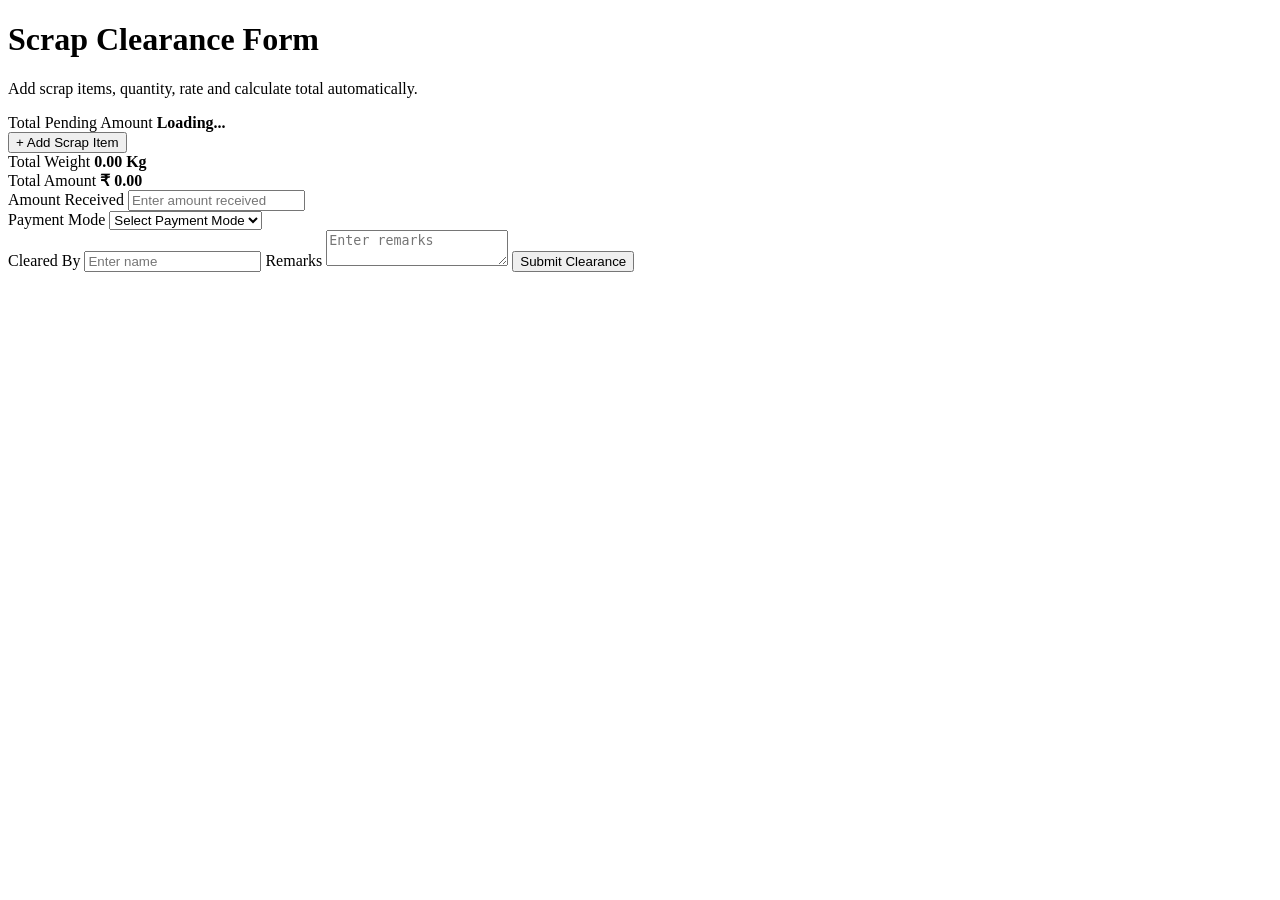
==== index.html @ ea9e285a "Update index.html" ====
<!DOCTYPE html>
<html lang="en">
<head>
  <meta charset="UTF-8" />
  <meta name="viewport" content="width=device-width, initial-scale=1.0" />
  <title>Scrap Clearance Form</title>
  <link rel="stylesheet" href="style.css" />
</head>
<body>

<div class="app">
  <div class="form-card">

    <div class="header">
      <h1>Scrap Clearance Form</h1>
      <p>Add scrap items, quantity, rate and calculate total automatically.</p>
    </div>

    <div class="pending-banner">
      <span>Total Pending Amount</span>
      <strong id="pendingText">Loading...</strong>
    </div>

    <form id="scrapForm">

      <div id="itemsBox"></div>

      <button type="button" class="add-btn" onclick="addItem()">+ Add Scrap Item</button>

      <div class="summary-grid">
        <div class="summary-box">
          <span>Total Weight</span>
          <strong id="totalWeightText">0.00 Kg</strong>
        </div>

        <div class="summary-box">
          <span>Total Amount</span>
          <strong id="totalAmountText">₹ 0.00</strong>
        </div>
      </div>

      <div class="grid-2">
        <div>
          <label>Amount Received</label>
          <input type="number" id="amountReceived" min="0" step="0.01" placeholder="Enter amount received" />
        </div>

        <div>
          <label>Payment Mode</label>
          <select id="paymentMode" required>
            <option value="">Select Payment Mode</option>
            <option>Cash</option>
            <option>UPI</option>
            <option>Bank Transfer</option>
          </select>
        </div>
      </div>

      <label>Cleared By</label>
      <input type="text" id="clearedBy" placeholder="Enter name" required />

      <label>Remarks</label>
      <textarea id="remarks" placeholder="Enter remarks"></textarea>

      <button type="submit" class="submit-btn" id="submitBtn">
        Submit Clearance
      </button>

      <div id="msg"></div>

    </form>
  </div>
</div>

<script src="script.js"></script>
</body>
</html>
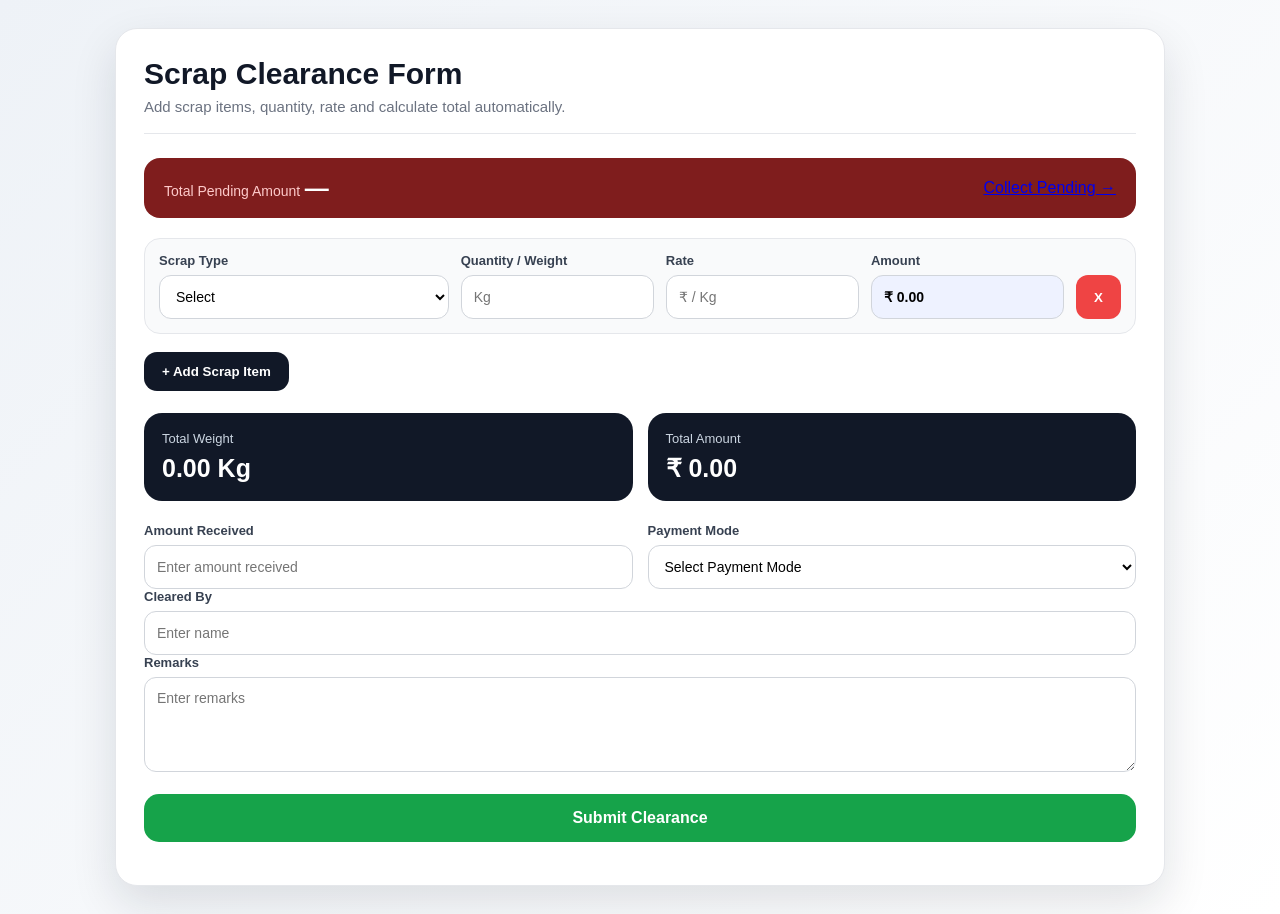
==== commit e64a554b: "Update index.html" ====
--- a/index.html
+++ b/index.html
@@ -17,8 +17,11 @@
     </div>
 
     <div class="pending-banner">
-      <span>Total Pending Amount</span>
-      <strong id="pendingText">Loading...</strong>
+      <div>
+        <span>Total Pending Amount</span>
+        <strong id="pendingText">Loading...</strong>
+      </div>
+      <a href="pending.html" class="collect-link">Collect Pending →</a>
     </div>
 
     <form id="scrapForm">
--- a/style.css
+++ b/style.css
@@ -0,0 +1,236 @@
+* {
+  box-sizing: border-box;
+  font-family: "Segoe UI", Arial, sans-serif;
+}
+
+body {
+  margin: 0;
+  background: linear-gradient(135deg, #eef2f7, #ffffff);
+  color: #111827;
+}
+
+.app {
+  min-height: 100vh;
+  padding: 28px 14px;
+  display: flex;
+  justify-content: center;
+}
+
+.form-card {
+  width: 100%;
+  max-width: 1050px;
+  background: #ffffff;
+  border-radius: 22px;
+  padding: 28px;
+  box-shadow: 0 18px 45px rgba(17, 24, 39, 0.12);
+  border: 1px solid #e5e7eb;
+}
+
+.header {
+  margin-bottom: 24px;
+  padding-bottom: 18px;
+  border-bottom: 1px solid #e5e7eb;
+}
+
+.header h1 {
+  margin: 0;
+  font-size: 30px;
+  font-weight: 800;
+}
+
+.header p {
+  margin: 7px 0 0;
+  color: #6b7280;
+  font-size: 15px;
+}
+
+.item-row {
+  display: grid;
+  grid-template-columns: 1.5fr 1fr 1fr 1fr 45px;
+  gap: 12px;
+  background: #f9fafb;
+  border: 1px solid #e5e7eb;
+  padding: 14px;
+  border-radius: 16px;
+  margin-bottom: 14px;
+  align-items: end;
+}
+
+label {
+  display: block;
+  font-size: 13px;
+  font-weight: 700;
+  margin-bottom: 7px;
+  color: #374151;
+}
+
+input,
+select,
+textarea {
+  width: 100%;
+  height: 44px;
+  border: 1px solid #d1d5db;
+  border-radius: 12px;
+  padding: 0 12px;
+  outline: none;
+  font-size: 14px;
+  background: #ffffff;
+}
+
+textarea {
+  height: 95px;
+  padding-top: 12px;
+  resize: vertical;
+}
+
+input:focus,
+select:focus,
+textarea:focus {
+  border-color: #2563eb;
+  box-shadow: 0 0 0 4px rgba(37, 99, 235, 0.12);
+}
+
+.amount {
+  background: #eef2ff;
+  font-weight: 800;
+}
+
+.add-btn {
+  border: none;
+  background: #111827;
+  color: #ffffff;
+  padding: 12px 18px;
+  border-radius: 13px;
+  font-weight: 800;
+  cursor: pointer;
+  margin-top: 4px;
+}
+
+.remove-btn {
+  height: 44px;
+  border: none;
+  border-radius: 12px;
+  background: #ef4444;
+  color: #ffffff;
+  font-weight: 800;
+  cursor: pointer;
+}
+
+.summary-grid {
+  display: grid;
+  grid-template-columns: 1fr 1fr;
+  gap: 15px;
+  margin: 22px 0;
+}
+
+.summary-box {
+  background: #111827;
+  color: #ffffff;
+  border-radius: 18px;
+  padding: 18px;
+}
+
+.summary-box span {
+  display: block;
+  color: #cbd5e1;
+  font-size: 13px;
+  margin-bottom: 8px;
+}
+
+.summary-box strong {
+  font-size: 25px;
+}
+
+.grid-2 {
+  display: grid;
+  grid-template-columns: 1fr 1fr;
+  gap: 15px;
+}
+
+.submit-btn {
+  width: 100%;
+  border: none;
+  background: #16a34a;
+  color: #ffffff;
+  padding: 15px;
+  border-radius: 15px;
+  font-size: 16px;
+  font-weight: 800;
+  cursor: pointer;
+  margin-top: 18px;
+}
+
+.submit-btn:disabled {
+  opacity: 0.75;
+  cursor: not-allowed;
+}
+
+button:hover {
+  opacity: 0.92;
+}
+
+#msg {
+  margin-top: 15px;
+  font-weight: 800;
+  text-align: center;
+}
+
+.success {
+  color: #16a34a;
+}
+
+.error {
+  color: #dc2626;
+}
+
+.loader {
+  width: 16px;
+  height: 16px;
+  border: 2px solid rgba(255,255,255,.4);
+  border-top-color: #fff;
+  border-radius: 50%;
+  display: inline-block;
+  margin-right: 8px;
+  animation: spin .8s linear infinite;
+  vertical-align: middle;
+}
+
+@keyframes spin {
+  to {
+    transform: rotate(360deg);
+  }
+}
+
+@media (max-width: 760px) {
+  .form-card {
+    padding: 18px;
+  }
+
+  .item-row,
+  .grid-2,
+  .summary-grid {
+    grid-template-columns: 1fr;
+  }
+
+  .header h1 {
+    font-size: 24px;
+  }
+}
+.pending-banner {
+  background: #7f1d1d;
+  color: #ffffff;
+  border-radius: 16px;
+  padding: 16px 20px;
+  margin-bottom: 20px;
+  display: flex;
+  justify-content: space-between;
+  align-items: center;
+}
+.pending-banner span {
+  font-size: 14px;
+  color: #fecaca;
+}
+.pending-banner strong {
+  font-size: 24px;
+  font-weight: 800;
+}
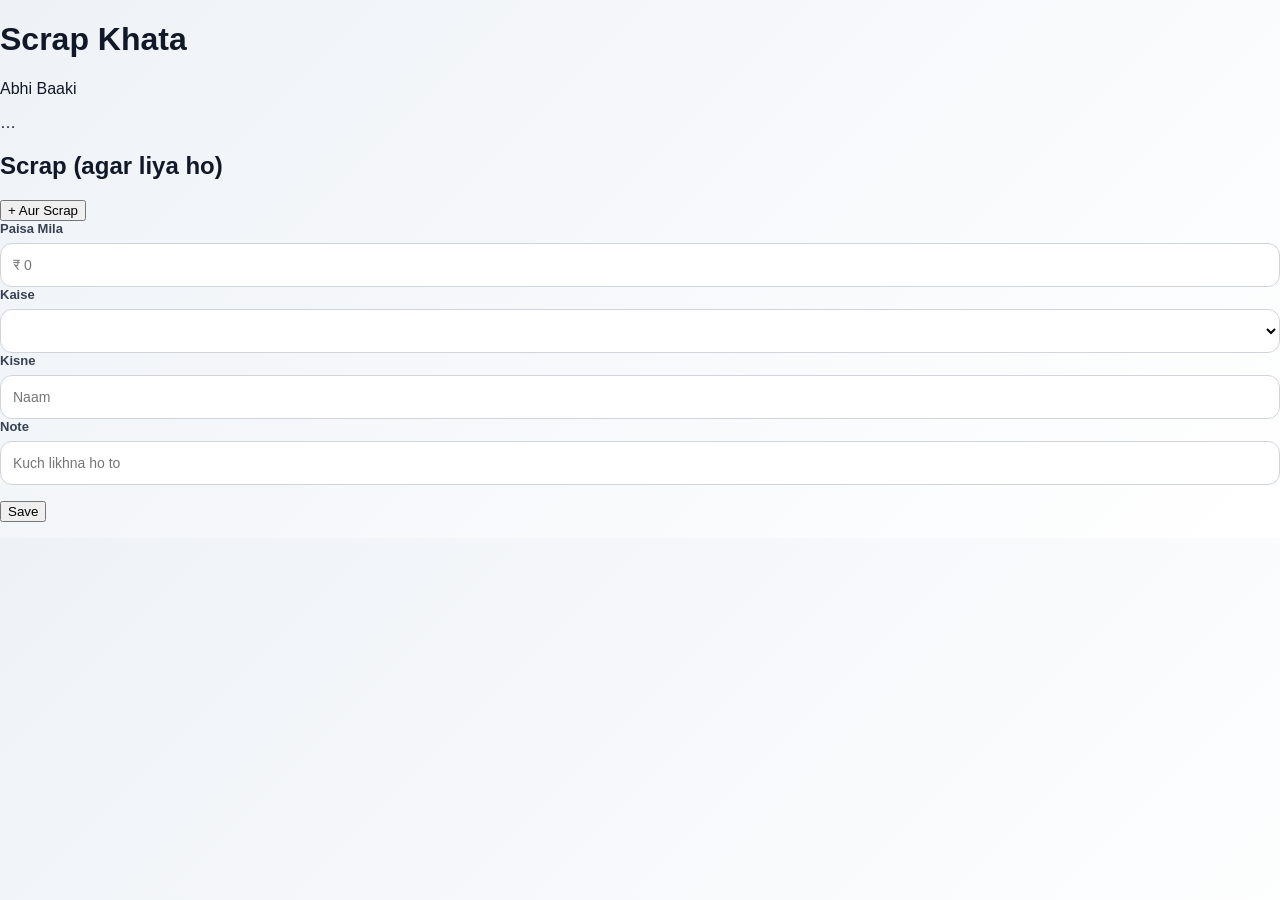
==== commit 71d6105c: "Update index.html" ====
--- a/index.html
+++ b/index.html
@@ -1,80 +1,56 @@
 <!DOCTYPE html>
-<html lang="en">
+<html lang="hi">
 <head>
   <meta charset="UTF-8" />
   <meta name="viewport" content="width=device-width, initial-scale=1.0" />
-  <title>Scrap Clearance Form</title>
+  <meta name="theme-color" content="#635bff" />
+  <title>Scrap Khata</title>
   <link rel="stylesheet" href="style.css" />
 </head>
 <body>
+<main class="wrap">
 
-<div class="app">
-  <div class="form-card">
+  <header class="hero" id="hero">
+    <h1 class="title">Scrap Khata</h1>
+    <p class="hero-label" id="baakiLabel">Abhi Baaki</p>
+    <p class="hero-amount" id="baakiAmount">…</p>
+  </header>
 
-    <div class="header">
-      <h1>Scrap Clearance Form</h1>
-      <p>Add scrap items, quantity, rate and calculate total automatically.</p>
-    </div>
+  <form id="khataForm" class="card" novalidate>
 
-    <div class="pending-banner">
-      <div>
-        <span>Total Pending Amount</span>
-        <strong id="pendingText">Loading...</strong>
+    <section class="block">
+      <h2 class="block-title">Scrap <span class="hint">(agar liya ho)</span></h2>
+      <div id="items"></div>
+      <button type="button" id="addItemBtn" class="btn-link">+ Aur Scrap</button>
+    </section>
+
+    <section class="block fields">
+      <div class="field">
+        <label for="mila">Paisa Mila</label>
+        <input id="mila" type="number" inputmode="decimal" min="0" step="0.01" placeholder="₹ 0" />
       </div>
-      <a href="pending.html" class="collect-link">Collect Pending →</a>
-    </div>
+      <div class="field">
+        <label for="kaise">Kaise</label>
+        <select id="kaise"></select>
+      </div>
+      <div class="field">
+        <label for="kisne">Kisne</label>
+        <input id="kisne" type="text" placeholder="Naam" />
+      </div>
+      <div class="field">
+        <label for="note">Note</label>
+        <input id="note" type="text" placeholder="Kuch likhna ho to" />
+      </div>
+    </section>
 
-    <form id="scrapForm">
+    <p id="afterLine" class="after-line"></p>
+    <button type="submit" id="saveBtn" class="btn-primary">Save</button>
+    <p id="msg" class="msg" role="status"></p>
 
-      <div id="itemsBox"></div>
+  </form>
+</main>
 
-      <button type="button" class="add-btn" onclick="addItem()">+ Add Scrap Item</button>
-
-      <div class="summary-grid">
-        <div class="summary-box">
-          <span>Total Weight</span>
-          <strong id="totalWeightText">0.00 Kg</strong>
-        </div>
-
-        <div class="summary-box">
-          <span>Total Amount</span>
-          <strong id="totalAmountText">₹ 0.00</strong>
-        </div>
-      </div>
-
-      <div class="grid-2">
-        <div>
-          <label>Amount Received</label>
-          <input type="number" id="amountReceived" min="0" step="0.01" placeholder="Enter amount received" />
-        </div>
-
-        <div>
-          <label>Payment Mode</label>
-          <select id="paymentMode" required>
-            <option value="">Select Payment Mode</option>
-            <option>Cash</option>
-            <option>UPI</option>
-            <option>Bank Transfer</option>
-          </select>
-        </div>
-      </div>
-
-      <label>Cleared By</label>
-      <input type="text" id="clearedBy" placeholder="Enter name" required />
-
-      <label>Remarks</label>
-      <textarea id="remarks" placeholder="Enter remarks"></textarea>
-
-      <button type="submit" class="submit-btn" id="submitBtn">
-        Submit Clearance
-      </button>
-
-      <div id="msg"></div>
-
-    </form>
-  </div>
-</div>
-
-<script src="script.js"></script>
+<script src="config.js"></script>
+<script src="app.js"></script>
 </body>
 </html>
--- a/style.css
+++ b/style.css
@@ -234,3 +234,66 @@
   font-size: 24px;
   font-weight: 800;
 }
+
+.collect-link {
+  background: rgba(255,255,255,0.18);
+  color: #ffffff;
+  text-decoration: none;
+  padding: 10px 16px;
+  border-radius: 12px;
+  font-weight: 800;
+  font-size: 14px;
+  white-space: nowrap;
+}
+.collect-link:hover { background: rgba(255,255,255,0.28); }
+
+.loading-row {
+  text-align: center;
+  color: #6b7280;
+  padding: 30px;
+  font-weight: 700;
+}
+.pending-row {
+  display: flex;
+  justify-content: space-between;
+  align-items: center;
+  gap: 14px;
+  background: #f9fafb;
+  border: 1px solid #e5e7eb;
+  border-radius: 16px;
+  padding: 16px;
+  margin-bottom: 12px;
+}
+.pr-id { font-weight: 800; font-size: 15px; }
+.pr-meta { color: #6b7280; font-size: 13px; margin: 3px 0 8px; }
+.pr-amounts { font-size: 13px; color: #374151; }
+.pr-balance { color: #dc2626; font-weight: 800; }
+.pr-action { display: flex; gap: 8px; align-items: center; }
+.pr-action .receiveInput { width: 130px; }
+.receive-btn {
+  height: 44px;
+  border: none;
+  border-radius: 12px;
+  background: #16a34a;
+  color: #ffffff;
+  font-weight: 800;
+  padding: 0 18px;
+  cursor: pointer;
+  white-space: nowrap;
+}
+.receive-btn:disabled { opacity: 0.6; cursor: not-allowed; }
+
+@media (max-width: 760px) {
+  .pending-row { flex-direction: column; align-items: stretch; }
+  .pr-action .receiveInput { width: 100%; }
+}
+
+.collect-box{background:#f9fafb;border:1px solid #e5e7eb;border-radius:12px;padding:20px;margin-top:8px;}
+.cb-label{display:block;font-size:13px;font-weight:600;color:#374151;margin:14px 0 6px;}
+.cb-label:first-child{margin-top:0;}
+.cb-select,.cb-input{width:100%;padding:11px 12px;border:1px solid #d1d5db;border-radius:8px;font-size:15px;box-sizing:border-box;background:#fff;}
+.cb-btn{width:100%;margin-top:18px;padding:12px;background:#16a34a;color:#fff;border:none;border-radius:8px;font-size:15px;font-weight:600;cursor:pointer;}
+.cb-btn:disabled{opacity:.6;cursor:not-allowed;}
+.cb-result{margin-top:14px;font-size:14px;font-weight:600;text-align:center;min-height:20px;}
+.cb-result.success{color:#16a34a;}
+.cb-result.error{color:#dc2626;}
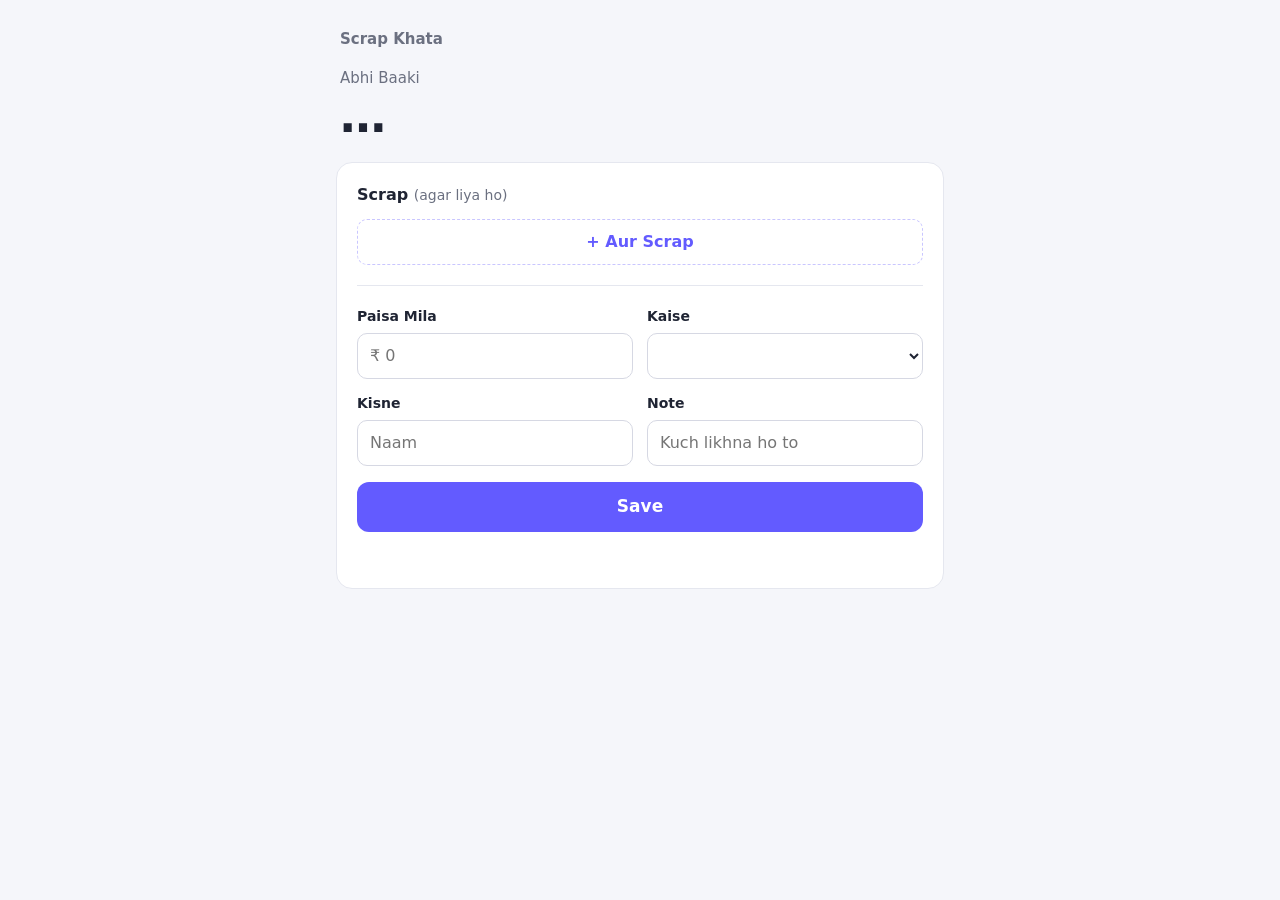
==== commit 44611e5f: "Update index.html" ====
--- a/index.html
+++ b/index.html
@@ -50,7 +50,7 @@
   </form>
 </main>
 
-<script src="config.js"></script>
-<script src="app.js"></script>
+<script src="Pending.js"></script>
+<script src="script.js"></script>
 </body>
 </html>
--- a/style.css
+++ b/style.css
@@ -1,299 +1,182 @@
-* {
-  box-sizing: border-box;
-  font-family: "Segoe UI", Arial, sans-serif;
+:root {
+  --accent: #635bff;
+  --accent-ink: #3b35b5;
+  --accent-soft: #eeedff;
+  --ink: #1f2433;
+  --muted: #6b7080;
+  --line: #e5e7ef;
+  --field-line: #d6d8e3;
+  --bg: #f5f6fa;
+  --ok: #16794a;
+  --ok-soft: #e8f5ee;
+  --bad: #c62828;
+  --bad-soft: #fdecec;
 }
+
+* { box-sizing: border-box; }
 
 body {
   margin: 0;
-  background: linear-gradient(135deg, #eef2f7, #ffffff);
-  color: #111827;
+  background: var(--bg);
+  color: var(--ink);
+  font: 16px/1.5 system-ui, -apple-system, "Segoe UI", Roboto, sans-serif;
 }
 
-.app {
-  min-height: 100vh;
-  padding: 28px 14px;
-  display: flex;
-  justify-content: center;
+.wrap {
+  max-width: 640px;
+  margin: 0 auto;
+  padding: 20px 16px 48px;
 }
 
-.form-card {
-  width: 100%;
-  max-width: 1050px;
-  background: #ffffff;
-  border-radius: 22px;
-  padding: 28px;
-  box-shadow: 0 18px 45px rgba(17, 24, 39, 0.12);
-  border: 1px solid #e5e7eb;
+/* ---- bada amount ---- */
+.hero { padding: 8px 4px 20px; }
+.title { margin: 0 0 16px; font-size: 15px; font-weight: 600; color: var(--muted); }
+.hero-label { margin: 0; font-size: 15px; color: var(--muted); }
+.hero-amount {
+  margin: 2px 0 0;
+  font-size: 46px;
+  font-weight: 700;
+  letter-spacing: -0.02em;
+  line-height: 1.1;
+  font-variant-numeric: tabular-nums;
+}
+.hero[data-state="ok"] .hero-amount { color: var(--ok); }
+.bump { animation: bump .35s ease-out; }
+@keyframes bump {
+  from { opacity: .3; transform: translateY(6px); }
+  to   { opacity: 1;  transform: none; }
 }
 
-.header {
-  margin-bottom: 24px;
-  padding-bottom: 18px;
-  border-bottom: 1px solid #e5e7eb;
+/* ---- form ---- */
+.card {
+  background: #fff;
+  border: 1px solid var(--line);
+  border-radius: 16px;
+  padding: 20px;
+}
+.block + .block { margin-top: 20px; padding-top: 20px; border-top: 1px solid var(--line); }
+.block-title { margin: 0 0 12px; font-size: 16px; font-weight: 600; }
+.hint { font-size: 14px; font-weight: 400; color: var(--muted); }
+
+input, select {
+  width: 100%;
+  min-height: 46px;
+  padding: 10px 12px;
+  font: inherit;
+  color: inherit;
+  background: #fff;
+  border: 1px solid var(--field-line);
+  border-radius: 10px;
+}
+input:focus, select:focus {
+  outline: none;
+  border-color: var(--accent);
+  box-shadow: 0 0 0 3px var(--accent-soft);
+}
+input[type=number]::-webkit-inner-spin-button,
+input[type=number]::-webkit-outer-spin-button { -webkit-appearance: none; margin: 0; }
+input[type=number] { -moz-appearance: textfield; }
+
+/* scrap line: phone par 3 rows, badi screen par 1 row */
+.item {
+  display: grid;
+  grid-template-columns: 1fr 1fr;
+  grid-template-areas:
+    "type type"
+    "qty  rate"
+    "amt  del";
+  gap: 8px;
+  padding: 12px;
+  margin-bottom: 10px;
+  background: #fafafe;
+  border: 1px solid var(--line);
+  border-radius: 12px;
+}
+.i-type { grid-area: type; }
+.i-qty  { grid-area: qty; }
+.i-rate { grid-area: rate; }
+.i-amt  {
+  grid-area: amt;
+  align-self: center;
+  font-weight: 600;
+  font-variant-numeric: tabular-nums;
+}
+.i-del {
+  grid-area: del;
+  justify-self: end;
+  width: 40px;
+  height: 40px;
+  font-size: 22px;
+  line-height: 1;
+  color: var(--muted);
+  background: transparent;
+  border: none;
+  border-radius: 8px;
+  cursor: pointer;
+}
+.i-del:hover { color: var(--bad); background: var(--bad-soft); }
+
+@media (min-width: 600px) {
+  .item {
+    grid-template-columns: 1.5fr 1fr 1fr 96px 40px;
+    grid-template-areas: "type qty rate amt del";
+    align-items: center;
+  }
+  .i-amt { text-align: right; }
 }
 
-.header h1 {
-  margin: 0;
-  font-size: 30px;
-  font-weight: 800;
+.btn-link {
+  width: 100%;
+  padding: 10px 14px;
+  font: inherit;
+  font-weight: 600;
+  color: var(--accent);
+  background: transparent;
+  border: 1px dashed #c9c6ff;
+  border-radius: 10px;
+  cursor: pointer;
 }
+.btn-link:hover { background: var(--accent-soft); }
 
-.header p {
-  margin: 7px 0 0;
-  color: #6b7280;
-  font-size: 15px;
+.fields { display: grid; gap: 14px; }
+@media (min-width: 600px) { .fields { grid-template-columns: 1fr 1fr; } }
+.field label { display: block; margin-bottom: 6px; font-size: 14px; font-weight: 600; }
+
+/* ---- save ke baad line ---- */
+.after-line {
+  margin: 20px 0 0;
+  padding: 12px 14px;
+  font-weight: 600;
+  border-radius: 10px;
+  font-variant-numeric: tabular-nums;
 }
+.after-line:empty { display: none; }
+.after-line.due { color: var(--accent-ink); background: var(--accent-soft); }
+.after-line.ok  { color: var(--ok); background: var(--ok-soft); }
 
-.item-row {
-  display: grid;
-  grid-template-columns: 1.5fr 1fr 1fr 1fr 45px;
-  gap: 12px;
-  background: #f9fafb;
-  border: 1px solid #e5e7eb;
-  padding: 14px;
-  border-radius: 16px;
-  margin-bottom: 14px;
-  align-items: end;
-}
-
-label {
-  display: block;
-  font-size: 13px;
+.btn-primary {
+  width: 100%;
+  min-height: 50px;
+  margin-top: 16px;
+  font: inherit;
+  font-size: 17px;
   font-weight: 700;
-  margin-bottom: 7px;
-  color: #374151;
-}
-
-input,
-select,
-textarea {
-  width: 100%;
-  height: 44px;
-  border: 1px solid #d1d5db;
-  border-radius: 12px;
-  padding: 0 12px;
-  outline: none;
-  font-size: 14px;
-  background: #ffffff;
-}
-
-textarea {
-  height: 95px;
-  padding-top: 12px;
-  resize: vertical;
-}
-
-input:focus,
-select:focus,
-textarea:focus {
-  border-color: #2563eb;
-  box-shadow: 0 0 0 4px rgba(37, 99, 235, 0.12);
-}
-
-.amount {
-  background: #eef2ff;
-  font-weight: 800;
-}
-
-.add-btn {
-  border: none;
-  background: #111827;
-  color: #ffffff;
-  padding: 12px 18px;
-  border-radius: 13px;
-  font-weight: 800;
-  cursor: pointer;
-  margin-top: 4px;
-}
-
-.remove-btn {
-  height: 44px;
+  color: #fff;
+  background: var(--accent);
   border: none;
   border-radius: 12px;
-  background: #ef4444;
-  color: #ffffff;
-  font-weight: 800;
   cursor: pointer;
+  transition: background .15s;
 }
+.btn-primary:hover { background: #5147f0; }
+.btn-primary:disabled { opacity: .6; cursor: wait; }
 
-.summary-grid {
-  display: grid;
-  grid-template-columns: 1fr 1fr;
-  gap: 15px;
-  margin: 22px 0;
+button:focus-visible { outline: 3px solid var(--accent-soft); outline-offset: 2px; }
+
+.msg { min-height: 1.5em; margin: 12px 0 0; text-align: center; font-weight: 600; }
+.msg.ok  { color: var(--ok); }
+.msg.bad { color: var(--bad); }
+
+@media (prefers-reduced-motion: reduce) {
+  * { animation: none !important; transition: none !important; }
 }
-
-.summary-box {
-  background: #111827;
-  color: #ffffff;
-  border-radius: 18px;
-  padding: 18px;
-}
-
-.summary-box span {
-  display: block;
-  color: #cbd5e1;
-  font-size: 13px;
-  margin-bottom: 8px;
-}
-
-.summary-box strong {
-  font-size: 25px;
-}
-
-.grid-2 {
-  display: grid;
-  grid-template-columns: 1fr 1fr;
-  gap: 15px;
-}
-
-.submit-btn {
-  width: 100%;
-  border: none;
-  background: #16a34a;
-  color: #ffffff;
-  padding: 15px;
-  border-radius: 15px;
-  font-size: 16px;
-  font-weight: 800;
-  cursor: pointer;
-  margin-top: 18px;
-}
-
-.submit-btn:disabled {
-  opacity: 0.75;
-  cursor: not-allowed;
-}
-
-button:hover {
-  opacity: 0.92;
-}
-
-#msg {
-  margin-top: 15px;
-  font-weight: 800;
-  text-align: center;
-}
-
-.success {
-  color: #16a34a;
-}
-
-.error {
-  color: #dc2626;
-}
-
-.loader {
-  width: 16px;
-  height: 16px;
-  border: 2px solid rgba(255,255,255,.4);
-  border-top-color: #fff;
-  border-radius: 50%;
-  display: inline-block;
-  margin-right: 8px;
-  animation: spin .8s linear infinite;
-  vertical-align: middle;
-}
-
-@keyframes spin {
-  to {
-    transform: rotate(360deg);
-  }
-}
-
-@media (max-width: 760px) {
-  .form-card {
-    padding: 18px;
-  }
-
-  .item-row,
-  .grid-2,
-  .summary-grid {
-    grid-template-columns: 1fr;
-  }
-
-  .header h1 {
-    font-size: 24px;
-  }
-}
-.pending-banner {
-  background: #7f1d1d;
-  color: #ffffff;
-  border-radius: 16px;
-  padding: 16px 20px;
-  margin-bottom: 20px;
-  display: flex;
-  justify-content: space-between;
-  align-items: center;
-}
-.pending-banner span {
-  font-size: 14px;
-  color: #fecaca;
-}
-.pending-banner strong {
-  font-size: 24px;
-  font-weight: 800;
-}
-
-.collect-link {
-  background: rgba(255,255,255,0.18);
-  color: #ffffff;
-  text-decoration: none;
-  padding: 10px 16px;
-  border-radius: 12px;
-  font-weight: 800;
-  font-size: 14px;
-  white-space: nowrap;
-}
-.collect-link:hover { background: rgba(255,255,255,0.28); }
-
-.loading-row {
-  text-align: center;
-  color: #6b7280;
-  padding: 30px;
-  font-weight: 700;
-}
-.pending-row {
-  display: flex;
-  justify-content: space-between;
-  align-items: center;
-  gap: 14px;
-  background: #f9fafb;
-  border: 1px solid #e5e7eb;
-  border-radius: 16px;
-  padding: 16px;
-  margin-bottom: 12px;
-}
-.pr-id { font-weight: 800; font-size: 15px; }
-.pr-meta { color: #6b7280; font-size: 13px; margin: 3px 0 8px; }
-.pr-amounts { font-size: 13px; color: #374151; }
-.pr-balance { color: #dc2626; font-weight: 800; }
-.pr-action { display: flex; gap: 8px; align-items: center; }
-.pr-action .receiveInput { width: 130px; }
-.receive-btn {
-  height: 44px;
-  border: none;
-  border-radius: 12px;
-  background: #16a34a;
-  color: #ffffff;
-  font-weight: 800;
-  padding: 0 18px;
-  cursor: pointer;
-  white-space: nowrap;
-}
-.receive-btn:disabled { opacity: 0.6; cursor: not-allowed; }
-
-@media (max-width: 760px) {
-  .pending-row { flex-direction: column; align-items: stretch; }
-  .pr-action .receiveInput { width: 100%; }
-}
-
-.collect-box{background:#f9fafb;border:1px solid #e5e7eb;border-radius:12px;padding:20px;margin-top:8px;}
-.cb-label{display:block;font-size:13px;font-weight:600;color:#374151;margin:14px 0 6px;}
-.cb-label:first-child{margin-top:0;}
-.cb-select,.cb-input{width:100%;padding:11px 12px;border:1px solid #d1d5db;border-radius:8px;font-size:15px;box-sizing:border-box;background:#fff;}
-.cb-btn{width:100%;margin-top:18px;padding:12px;background:#16a34a;color:#fff;border:none;border-radius:8px;font-size:15px;font-weight:600;cursor:pointer;}
-.cb-btn:disabled{opacity:.6;cursor:not-allowed;}
-.cb-result{margin-top:14px;font-size:14px;font-weight:600;text-align:center;min-height:20px;}
-.cb-result.success{color:#16a34a;}
-.cb-result.error{color:#dc2626;}
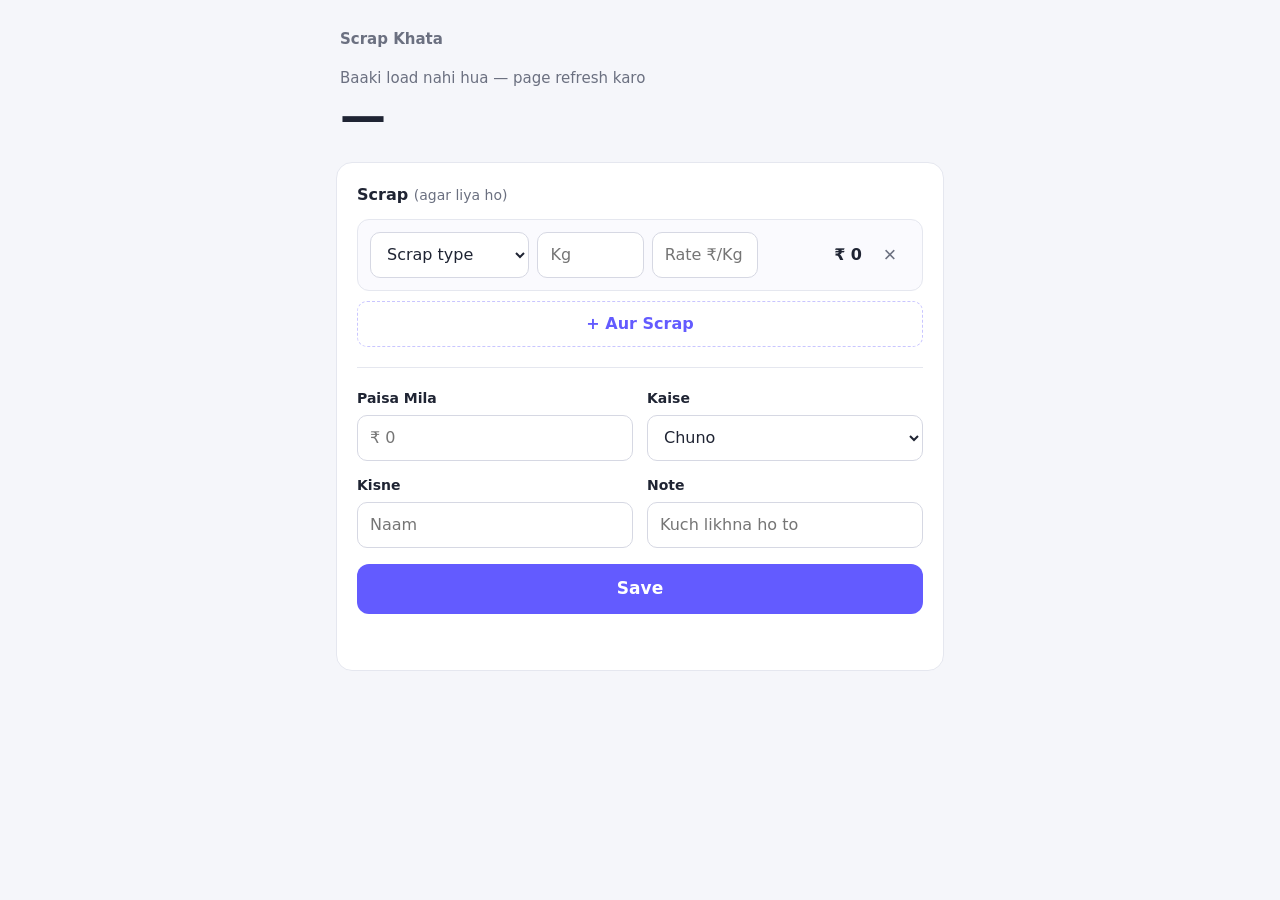
==== commit 0150d487: "Update index.html" ====
--- a/index.html
+++ b/index.html
@@ -50,7 +50,7 @@
   </form>
 </main>
 
-<script src="Pending.js"></script>
+<script src="config.js"></script>
 <script src="script.js"></script>
 </body>
 </html>
